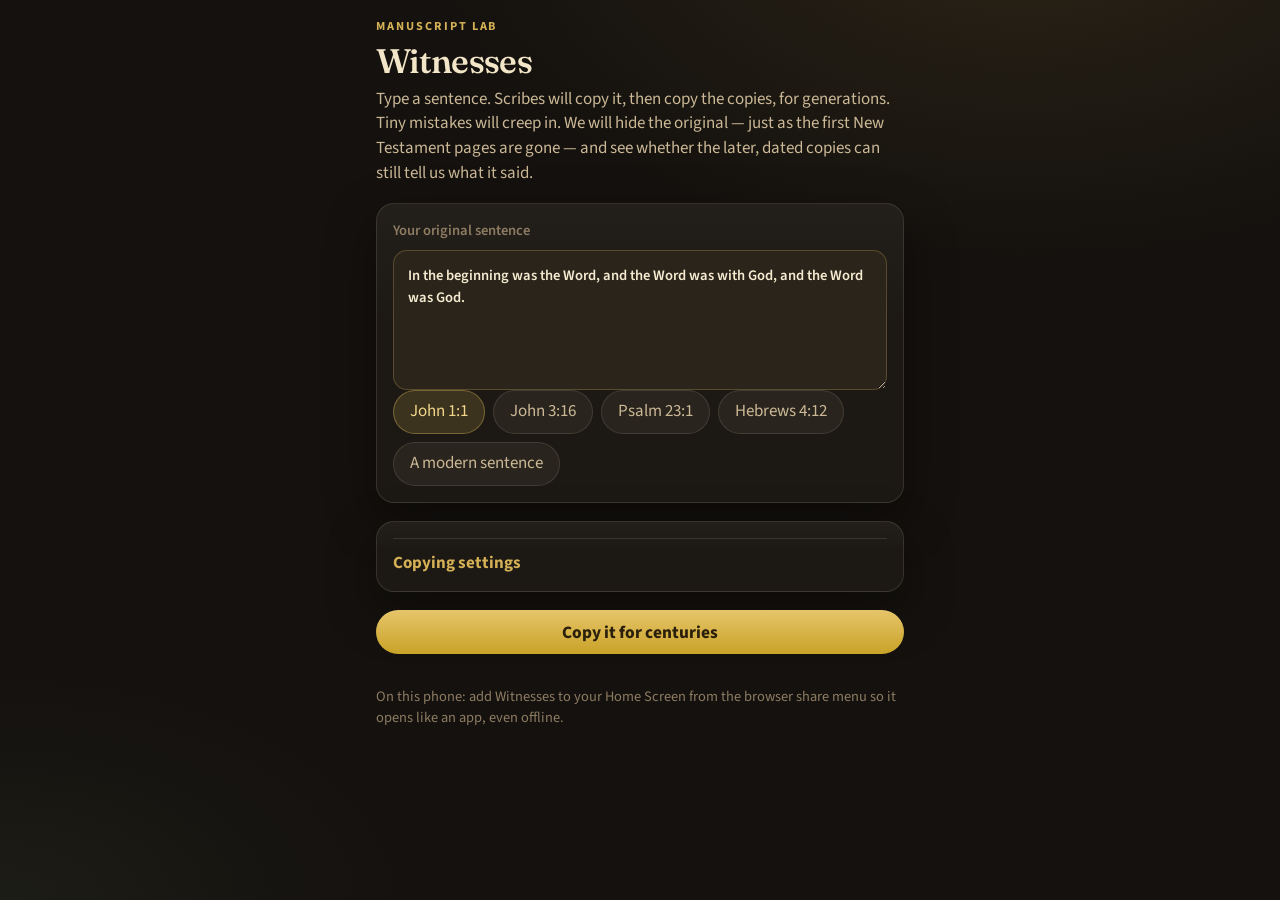
==== index.html @ 87bedc9d "Add Witnesses, a phone lab for manuscript copying Type a sentence, copy it through dated generations" ====
<!DOCTYPE html>
<html lang="en">
  <head>
    <meta charset="utf-8" />
    <meta name="viewport" content="width=device-width, initial-scale=1, viewport-fit=cover" />
    <meta name="theme-color" content="#14110e" />
    <meta name="mobile-web-app-capable" content="yes" />
    <meta name="apple-mobile-web-app-capable" content="yes" />
    <meta name="apple-mobile-web-app-status-bar-style" content="black-translucent" />
    <meta
      name="description"
      content="Type a sentence, watch generations of scribes copy it with tiny errors, hide the earliest copies, and try to recover the original — a phone lab for biblical textual reliability."
    />
    <title>Witnesses — recover the original text</title>
    <link rel="manifest" href="./manifest.webmanifest" />
    <link rel="icon" href="./icons/icon.svg" type="image/svg+xml" />
    <link rel="apple-touch-icon" href="./icons/apple-touch-icon.png" />
    <link rel="preconnect" href="https://fonts.googleapis.com" />
    <link rel="preconnect" href="https://fonts.gstatic.com" crossorigin />
    <link
      href="https://fonts.googleapis.com/css2?family=Fraunces:opsz,wght@9..144,500;9..144,620&family=Source+Sans+3:wght@400;600;700&display=swap"
      rel="stylesheet"
    />
    <link rel="stylesheet" href="./styles.css" />
  </head>
  <body>
    <main>
      <section class="screen active" data-screen="compose">
        <header class="masthead">
          <p class="kicker">Manuscript lab</p>
          <h1>Witnesses</h1>
          <p class="lede">
            Type a sentence. Scribes will copy it, then copy the copies, for generations. Tiny
            mistakes will creep in. We will hide the original — just as the first New Testament
            pages are gone — and see whether the later, dated copies can still tell us what it said.
          </p>
        </header>

        <div class="panel">
          <label class="field">
            Your original sentence
            <textarea id="original" maxlength="280" placeholder="Write one sentence…"></textarea>
          </label>
          <div id="samples" class="chips" aria-label="Sample sentences"></div>
        </div>

        <div class="panel">
          <details class="more">
            <summary>Copying settings</summary>
            <div class="settings" style="margin-top: 14px">
              <label>
                Generations
                <select id="generations">
                  <option value="5">5</option>
                  <option value="6" selected>6</option>
                  <option value="7">7</option>
                </select>
              </label>
              <label>
                Hide first
                <select id="hideGenerations">
                  <option value="1">1 generation</option>
                  <option value="2" selected>2 generations</option>
                </select>
              </label>
              <label>
                Scribes
                <select id="care">
                  <option value="careful" selected>Careful</option>
                  <option value="typical">Typical</option>
                  <option value="sloppy">Sloppy</option>
                </select>
              </label>
              <label>
                First year
                <input id="startYear" type="number" value="60" min="-900" max="1800" />
              </label>
            </div>
          </details>
        </div>

        <div class="sticky-actions">
          <button id="copyBtn" class="primary" type="button">Copy it for centuries</button>
        </div>
        <p class="install-tip">
          On this phone: add Witnesses to your Home Screen from the browser share menu so it opens
          like an app, even offline.
        </p>
      </section>

      <section class="screen" data-screen="copying">
        <header class="masthead">
          <p class="kicker">Transmission</p>
          <h1 id="copyStatus">Scribes are copying…</h1>
          <p class="lede">Each generation is dated. Errors stay small and are not all the same.</p>
        </header>
        <div id="copyStats" class="stat-grid"></div>
        <div id="copyLog" class="log" aria-live="polite"></div>
        <button id="skipCopyBtn" class="secondary" type="button">Skip to the survivors</button>
      </section>

      <section class="screen" data-screen="study">
        <header class="masthead">
          <p class="kicker">Surviving witnesses</p>
          <h2>Piece the original back together</h2>
        </header>
        <div id="hiddenNote" class="hidden-note"></div>
        <div id="studyStats" class="stat-grid"></div>
        <p class="hint">Rust-colored words differ from the working reconstruction.</p>
        <div id="tabs" class="tabs">
          <button class="tab active" data-tab="witnesses" type="button">Copies</button>
          <button class="tab" data-tab="readings" type="button">Variants</button>
          <button class="tab" data-tab="tree" type="button">Family tree</button>
          <button class="tab" data-tab="reconstruct" type="button">Reconstruct</button>
        </div>
        <div id="panel-witnesses" class="panel"></div>
        <div id="panel-readings" class="panel" hidden></div>
        <div id="panel-tree" class="panel" hidden></div>
        <div id="panel-reconstruct" class="panel" hidden>
          <p class="hint">Tap a reading for each word, or type the sentence you think was first.</p>
          <div id="assembler" class="assemble"></div>
          <label class="field" style="margin-top: 14px">
            Your reconstruction
            <textarea id="guess" maxlength="320" placeholder="What did the original say?"></textarea>
          </label>
          <div class="row">
            <button id="useScholar" class="ghost" type="button">Use dated majority</button>
            <button id="useMajority" class="ghost" type="button">Use most copies</button>
          </div>
        </div>
        <div class="sticky-actions">
          <button id="revealBtn" class="primary" type="button">Reveal the original</button>
          <button id="backToCompose" class="ghost" type="button">Start over</button>
        </div>
      </section>

      <section class="screen" data-screen="reveal">
        <header class="masthead">
          <p class="kicker">Autograph revealed</p>
          <h1>How close did we get?</h1>
        </header>
        <div id="revealBody"></div>
        <div class="sticky-actions">
          <button id="againBtn" class="primary" type="button">Try another sentence</button>
          <button id="shareBtn" class="secondary" type="button">Share</button>
        </div>
        <p class="footer-note">A teaching toy, not a critical edition of any biblical book.</p>
      </section>
    </main>
    <script type="module" src="./js/app.js"></script>
  </body>
</html>
---- styles.css ----
:root {
  --bg: #14110e;
  --bg-2: #1c1813;
  --ink: #f3e6c8;
  --ink-dim: #cbb896;
  --muted: #8d7c62;
  --gold: #d4b056;
  --gold-2: #f0d78c;
  --parchment: #f6ead0;
  --parchment-ink: #2a2116;
  --rust: #c46a4a;
  --sage: #7ea07a;
  --line: rgba(243, 230, 200, 0.12);
  --shadow: 0 18px 50px rgba(0, 0, 0, 0.35);
  --radius: 18px;
  --safe-top: env(safe-area-inset-top, 0px);
  --safe-bottom: env(safe-area-inset-bottom, 0px);
  color-scheme: dark;
}

* {
  box-sizing: border-box;
}

html,
body {
  margin: 0;
  min-height: 100%;
  background:
    radial-gradient(1200px 700px at 80% -10%, rgba(212, 176, 86, 0.12), transparent 50%),
    radial-gradient(900px 500px at 0% 100%, rgba(126, 160, 122, 0.08), transparent 45%),
    var(--bg);
  color: var(--ink);
  font-family: "Source Sans 3", "Segoe UI", system-ui, sans-serif;
  font-size: 17px;
  line-height: 1.45;
}

body {
  min-height: 100dvh;
}

button,
textarea,
input {
  font: inherit;
}

button {
  color: inherit;
}

.screen {
  display: none;
  min-height: 100dvh;
  padding: calc(18px + var(--safe-top)) 16px calc(28px + var(--safe-bottom));
}

.screen.active {
  display: flex;
  flex-direction: column;
  gap: 18px;
}

.masthead {
  display: flex;
  flex-direction: column;
  gap: 6px;
}

.kicker {
  margin: 0;
  color: var(--gold);
  letter-spacing: 0.16em;
  text-transform: uppercase;
  font-size: 0.72rem;
  font-weight: 700;
}

h1,
h2,
h3 {
  font-family: "Fraunces", Georgia, serif;
  font-weight: 560;
  letter-spacing: -0.02em;
  margin: 0;
}

h1 {
  font-size: 2rem;
  line-height: 1.15;
}

h2 {
  font-size: 1.45rem;
}

.lede {
  margin: 0;
  color: var(--ink-dim);
}

.panel {
  background: linear-gradient(180deg, rgba(255, 255, 255, 0.03), transparent 40%), var(--bg-2);
  border: 1px solid var(--line);
  border-radius: var(--radius);
  padding: 16px;
  box-shadow: var(--shadow);
}

label.field {
  display: flex;
  flex-direction: column;
  gap: 8px;
  font-size: 0.86rem;
  color: var(--muted);
  font-weight: 600;
}

textarea#original {
  width: 100%;
  min-height: 140px;
  resize: vertical;
  border: 1px solid rgba(212, 176, 86, 0.28);
  border-radius: 14px;
  background: #2a241b;
  color: var(--parchment);
  padding: 14px;
  line-height: 1.5;
}

.chips {
  display: flex;
  flex-wrap: wrap;
  gap: 8px;
}

.chip,
.tab,
.ghost,
.primary,
.secondary {
  border: 0;
  border-radius: 999px;
  min-height: 44px;
  padding: 0 16px;
  cursor: pointer;
}

.chip,
.tab,
.ghost,
.secondary {
  background: rgba(243, 230, 200, 0.06);
  border: 1px solid var(--line);
  color: var(--ink-dim);
}

.chip.active,
.tab.active {
  background: rgba(212, 176, 86, 0.18);
  color: var(--gold-2);
  border-color: rgba(212, 176, 86, 0.4);
}

.primary {
  background: linear-gradient(180deg, #e6c56a, #c9a227);
  color: #2a1f0b;
  font-weight: 750;
  width: 100%;
  font-size: 1.02rem;
}

.primary:disabled,
.secondary:disabled,
.ghost:disabled {
  opacity: 0.45;
}

.secondary,
.ghost {
  width: 100%;
}

.row {
  display: flex;
  gap: 10px;
}

.row > * {
  flex: 1;
}

.settings {
  display: grid;
  grid-template-columns: 1fr 1fr;
  gap: 12px;
}

.settings label {
  display: flex;
  flex-direction: column;
  gap: 6px;
  font-size: 0.78rem;
  color: var(--muted);
  font-weight: 700;
  letter-spacing: 0.04em;
  text-transform: uppercase;
}

select,
input[type="number"] {
  min-height: 44px;
  border-radius: 12px;
  border: 1px solid var(--line);
  background: #2a241b;
  color: var(--ink);
  padding: 0 12px;
}

details.more {
  border-top: 1px solid var(--line);
  padding-top: 12px;
}

details.more summary {
  cursor: pointer;
  color: var(--gold);
  font-weight: 700;
  list-style: none;
}

details.more summary::-webkit-details-marker {
  display: none;
}

.stat-grid {
  display: grid;
  grid-template-columns: repeat(2, 1fr);
  gap: 10px;
}

.stat {
  padding: 12px;
  border-radius: 14px;
  background: rgba(243, 230, 200, 0.04);
  border: 1px solid var(--line);
}

.stat b {
  display: block;
  font-family: "Fraunces", Georgia, serif;
  font-size: 1.35rem;
}

.stat span {
  color: var(--muted);
  font-size: 0.78rem;
}

.log {
  display: flex;
  flex-direction: column;
  gap: 8px;
  max-height: 42vh;
  overflow: auto;
  -webkit-overflow-scrolling: touch;
}

.log-item {
  display: flex;
  flex-direction: column;
  gap: 2px;
  padding: 10px 12px;
  border-radius: 12px;
  background: rgba(0, 0, 0, 0.18);
  border: 1px solid var(--line);
}

.log-item small {
  color: var(--gold);
  font-weight: 700;
  letter-spacing: 0.04em;
}

.log-item .err {
  color: var(--rust);
}

.tabs {
  display: flex;
  gap: 8px;
  overflow: auto;
  padding-bottom: 2px;
}

.tab {
  flex: 0 0 auto;
}

.ms-list,
.reading-list {
  display: flex;
  flex-direction: column;
  gap: 10px;
}

.gen-block {
  display: flex;
  flex-direction: column;
  gap: 8px;
}

.gen-head {
  display: flex;
  justify-content: space-between;
  align-items: baseline;
  gap: 8px;
  color: var(--ink-dim);
  font-size: 0.86rem;
}

.ms-card,
.reading-card {
  background: var(--parchment);
  color: var(--parchment-ink);
  border-radius: 16px;
  padding: 14px;
  box-shadow: 0 8px 24px rgba(0, 0, 0, 0.22);
}

.ms-meta,
.reading-meta {
  display: flex;
  justify-content: space-between;
  gap: 8px;
  font-size: 0.78rem;
  color: #6d5b3d;
  font-weight: 700;
  letter-spacing: 0.03em;
  text-transform: uppercase;
}

.ms-text,
.reading-text,
.guess-preview {
  font-family: "Fraunces", Georgia, serif;
  font-size: 1.05rem;
  line-height: 1.5;
  margin-top: 8px;
}

.word.same {
  color: #2a2116;
}

.word.diff {
  color: #9a3b24;
  text-decoration: underline;
  text-decoration-thickness: 2px;
  text-underline-offset: 3px;
}

.word.missing {
  color: #9a3b24;
  opacity: 0.7;
}

.tree {
  display: flex;
  flex-direction: column;
  gap: 14px;
}

.tree-row {
  display: flex;
  flex-direction: column;
  gap: 8px;
}

.tree-dots {
  display: flex;
  gap: 7px;
  overflow: auto;
  padding-bottom: 4px;
}

.dot {
  width: 28px;
  height: 28px;
  border-radius: 8px;
  border: 0;
  flex: 0 0 auto;
  cursor: pointer;
}

.dot.selected {
  outline: 2px solid var(--gold-2);
  outline-offset: 2px;
}

.hint {
  color: var(--muted);
  font-size: 0.88rem;
}

.assemble {
  display: flex;
  flex-wrap: wrap;
  gap: 8px;
}

.word-pick {
  display: flex;
  flex-direction: column;
  gap: 6px;
  min-width: 72px;
}

.word-pick button {
  min-height: 40px;
  border-radius: 10px;
  border: 1px solid #d8c49a;
  background: #fff8e8;
  color: var(--parchment-ink);
  padding: 0 10px;
}

.word-pick button.active {
  background: #2a2116;
  color: var(--parchment);
  border-color: #2a2116;
}

.word-pick em {
  font-style: normal;
  color: #7a6848;
  font-size: 0.72rem;
  text-align: center;
}

.sticky-actions {
  display: flex;
  flex-direction: column;
  gap: 10px;
  position: sticky;
  bottom: calc(8px + var(--safe-bottom));
}

.hidden-note {
  padding: 12px 14px;
  border-radius: 14px;
  background: rgba(196, 106, 74, 0.12);
  border: 1px solid rgba(196, 106, 74, 0.28);
  color: #f0c7b6;
}

.score {
  font-size: 3rem;
  font-family: "Fraunces", Georgia, serif;
  color: var(--gold-2);
  line-height: 1;
}

.compare {
  display: flex;
  flex-direction: column;
  gap: 10px;
}

.compare .ms-card {
  margin: 0;
}

.lesson p {
  color: var(--ink-dim);
  margin: 0 0 10px;
}

.lesson p:last-child {
  margin-bottom: 0;
}

.install-tip {
  color: var(--muted);
  font-size: 0.85rem;
}

.footer-note {
  color: var(--muted);
  font-size: 0.78rem;
  text-align: center;
}

.pulse {
  animation: pulse 1.1s ease-in-out infinite;
}

@keyframes pulse {
  50% {
    opacity: 0.55;
  }
}

@media (prefers-reduced-motion: reduce) {
  .pulse {
    animation: none;
  }
}

@media (min-width: 720px) {
  .screen {
    max-width: 560px;
    margin: 0 auto;
  }
}
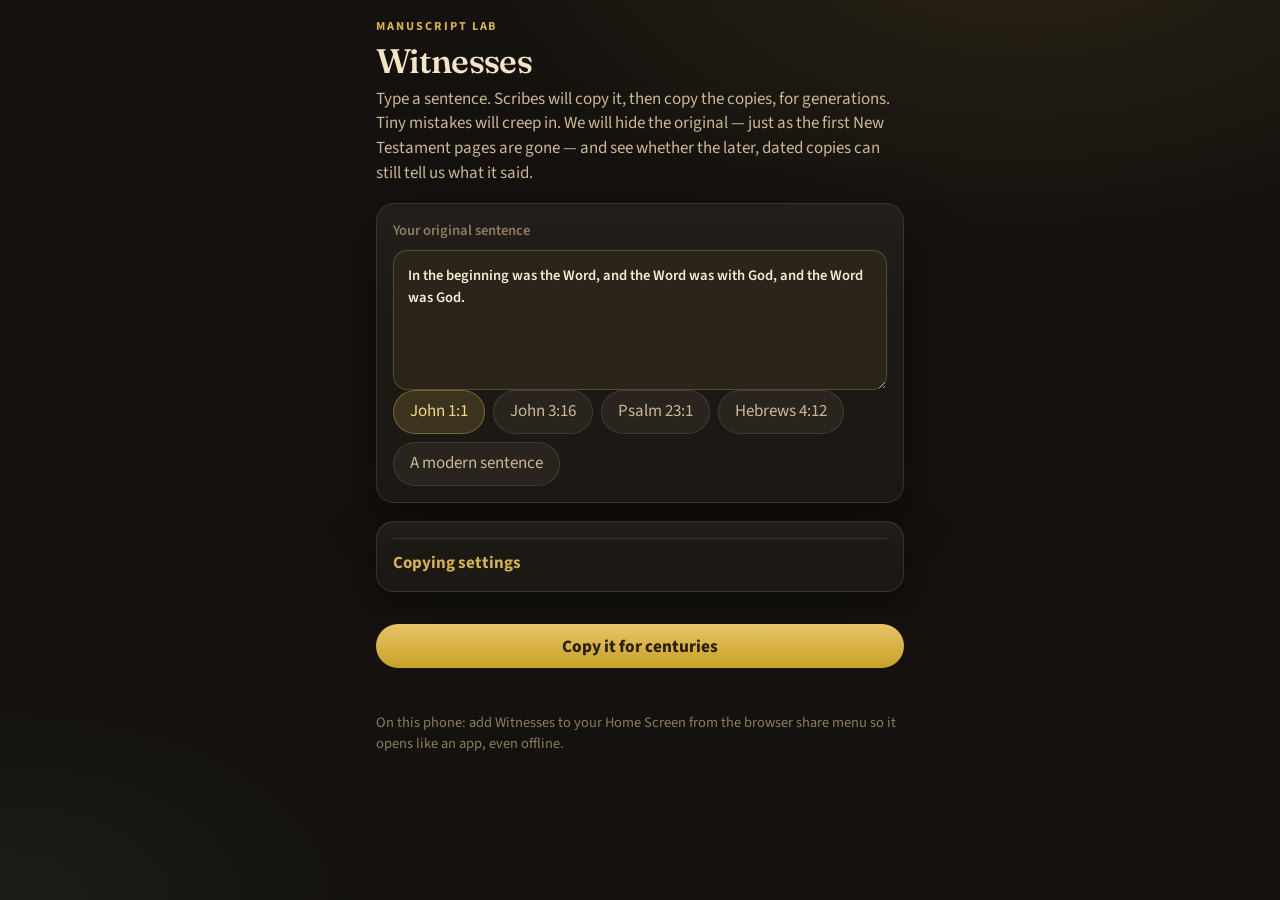
==== commit 0f210ff7: "Keep the selected copy readable above the reveal button Dock the tapped manuscript in the bottom bar" ====
--- a/index.html
+++ b/index.html
@@ -110,7 +110,7 @@
         <div id="tabs" class="tabs">
           <button class="tab active" data-tab="witnesses" type="button">Copies</button>
           <button class="tab" data-tab="readings" type="button">Variants</button>
-          <button class="tab" data-tab="tree" type="button">Family tree</button>
+          <button class="tab" data-tab="tree" type="button">Evolution</button>
           <button class="tab" data-tab="reconstruct" type="button">Reconstruct</button>
         </div>
         <div id="panel-witnesses" class="panel"></div>
@@ -129,6 +129,7 @@
           </div>
         </div>
         <div class="sticky-actions">
+          <div id="selectedWitness" hidden></div>
           <button id="revealBtn" class="primary" type="button">Reveal the original</button>
           <button id="backToCompose" class="ghost" type="button">Start over</button>
         </div>
--- a/styles.css
+++ b/styles.css
@@ -366,37 +366,95 @@
   opacity: 0.7;
 }
 
-.tree {
-  display: flex;
-  flex-direction: column;
-  gap: 14px;
-}
-
-.tree-row {
-  display: flex;
-  flex-direction: column;
-  gap: 8px;
-}
-
-.tree-dots {
-  display: flex;
-  gap: 7px;
+.evo-toolbar {
+  display: flex;
+  gap: 8px;
+  margin: 10px 0 12px;
+}
+
+.evo-tool {
+  width: auto;
+  min-width: 44px;
+  padding: 0 14px;
+}
+
+.evo-viewport {
+  overflow: hidden;
+  border-radius: 14px;
+  background: #100e0b;
+  border: 1px solid var(--line);
+}
+
+.evo-scroll {
   overflow: auto;
-  padding-bottom: 4px;
-}
-
-.dot {
-  width: 28px;
-  height: 28px;
-  border-radius: 8px;
-  border: 0;
-  flex: 0 0 auto;
-  cursor: pointer;
-}
-
-.dot.selected {
-  outline: 2px solid var(--gold-2);
-  outline-offset: 2px;
+  max-height: min(68vh, 560px);
+  -webkit-overflow-scrolling: touch;
+  touch-action: pan-x pan-y;
+}
+
+.evo-svg {
+  display: block;
+  height: auto;
+  min-height: 420px;
+}
+
+.evo-year {
+  fill: #cbb896;
+  font-size: 12px;
+  font-family: "Source Sans 3", "Segoe UI", sans-serif;
+  font-weight: 700;
+}
+
+.evo-branch {
+  fill: none;
+  stroke-width: 1.4;
+  opacity: 0.72;
+}
+
+.evo-branch.lost {
+  stroke-dasharray: 3 3;
+  opacity: 0.35;
+}
+
+.evo-branch.on {
+  fill: none;
+  stroke: #f0d78c;
+  stroke-width: 2.6;
+  opacity: 0.95;
+}
+
+.evo-hit {
+  fill: transparent;
+}
+
+.evo-dot {
+  stroke: #14110e;
+  stroke-width: 1;
+}
+
+.evo-node.lost .evo-dot {
+  opacity: 0.32;
+  stroke-dasharray: 2 2;
+}
+
+.evo-node.selected .evo-dot {
+  stroke: #f0d78c;
+  stroke-width: 3;
+}
+
+.evo-node.lineage .evo-dot {
+  filter: brightness(1.15);
+}
+
+.evo-root-label {
+  fill: #cbb896;
+  font-size: 11px;
+  font-family: "Source Sans 3", "Segoe UI", sans-serif;
+  font-weight: 700;
+}
+
+.lost-card {
+  background: #d8c7a8;
 }
 
 .hint {
@@ -444,7 +502,17 @@
   flex-direction: column;
   gap: 10px;
   position: sticky;
-  bottom: calc(8px + var(--safe-bottom));
+  bottom: 0;
+  z-index: 8;
+  margin: 0 -16px;
+  padding: 14px 16px calc(12px + var(--safe-bottom));
+  background: linear-gradient(180deg, rgba(20, 17, 14, 0), var(--bg) 20px, var(--bg));
+}
+
+#selectedWitness .ms-card {
+  max-height: 30vh;
+  overflow: auto;
+  -webkit-overflow-scrolling: touch;
 }
 
 .hidden-note {
